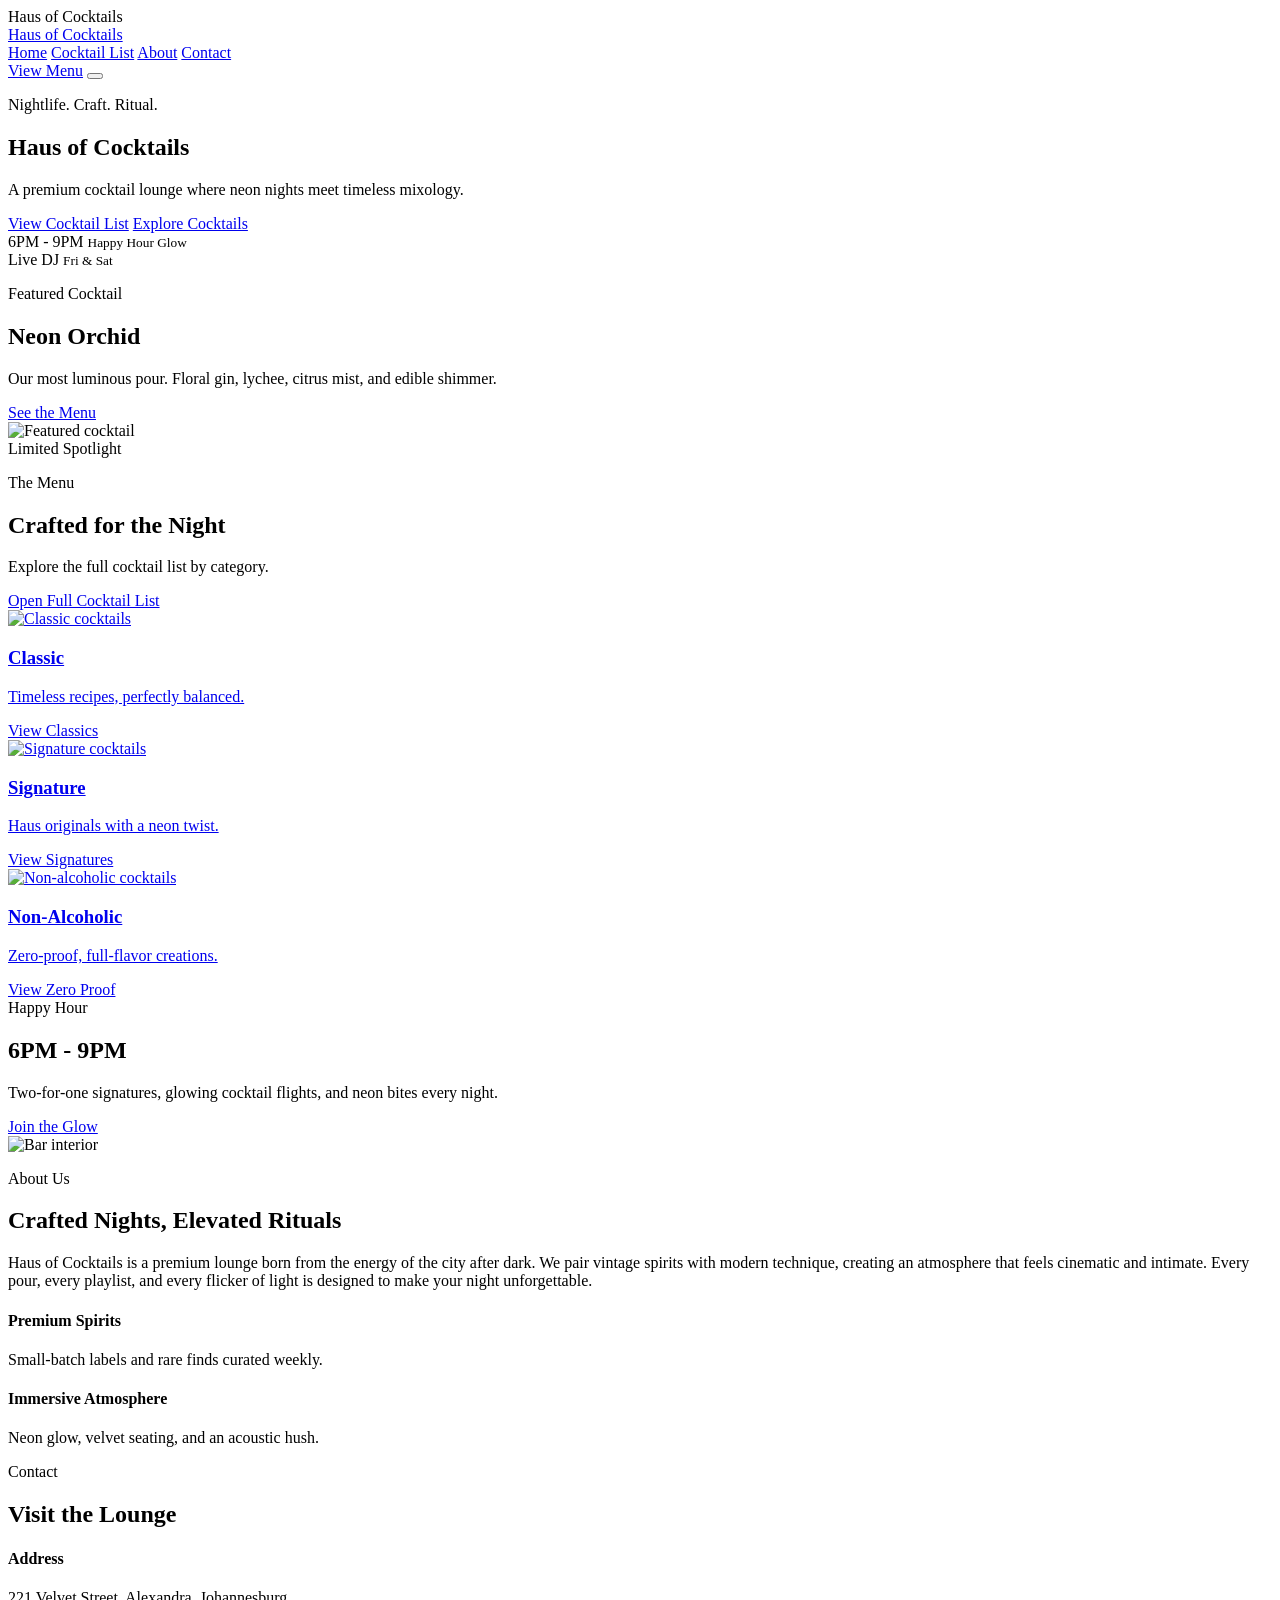
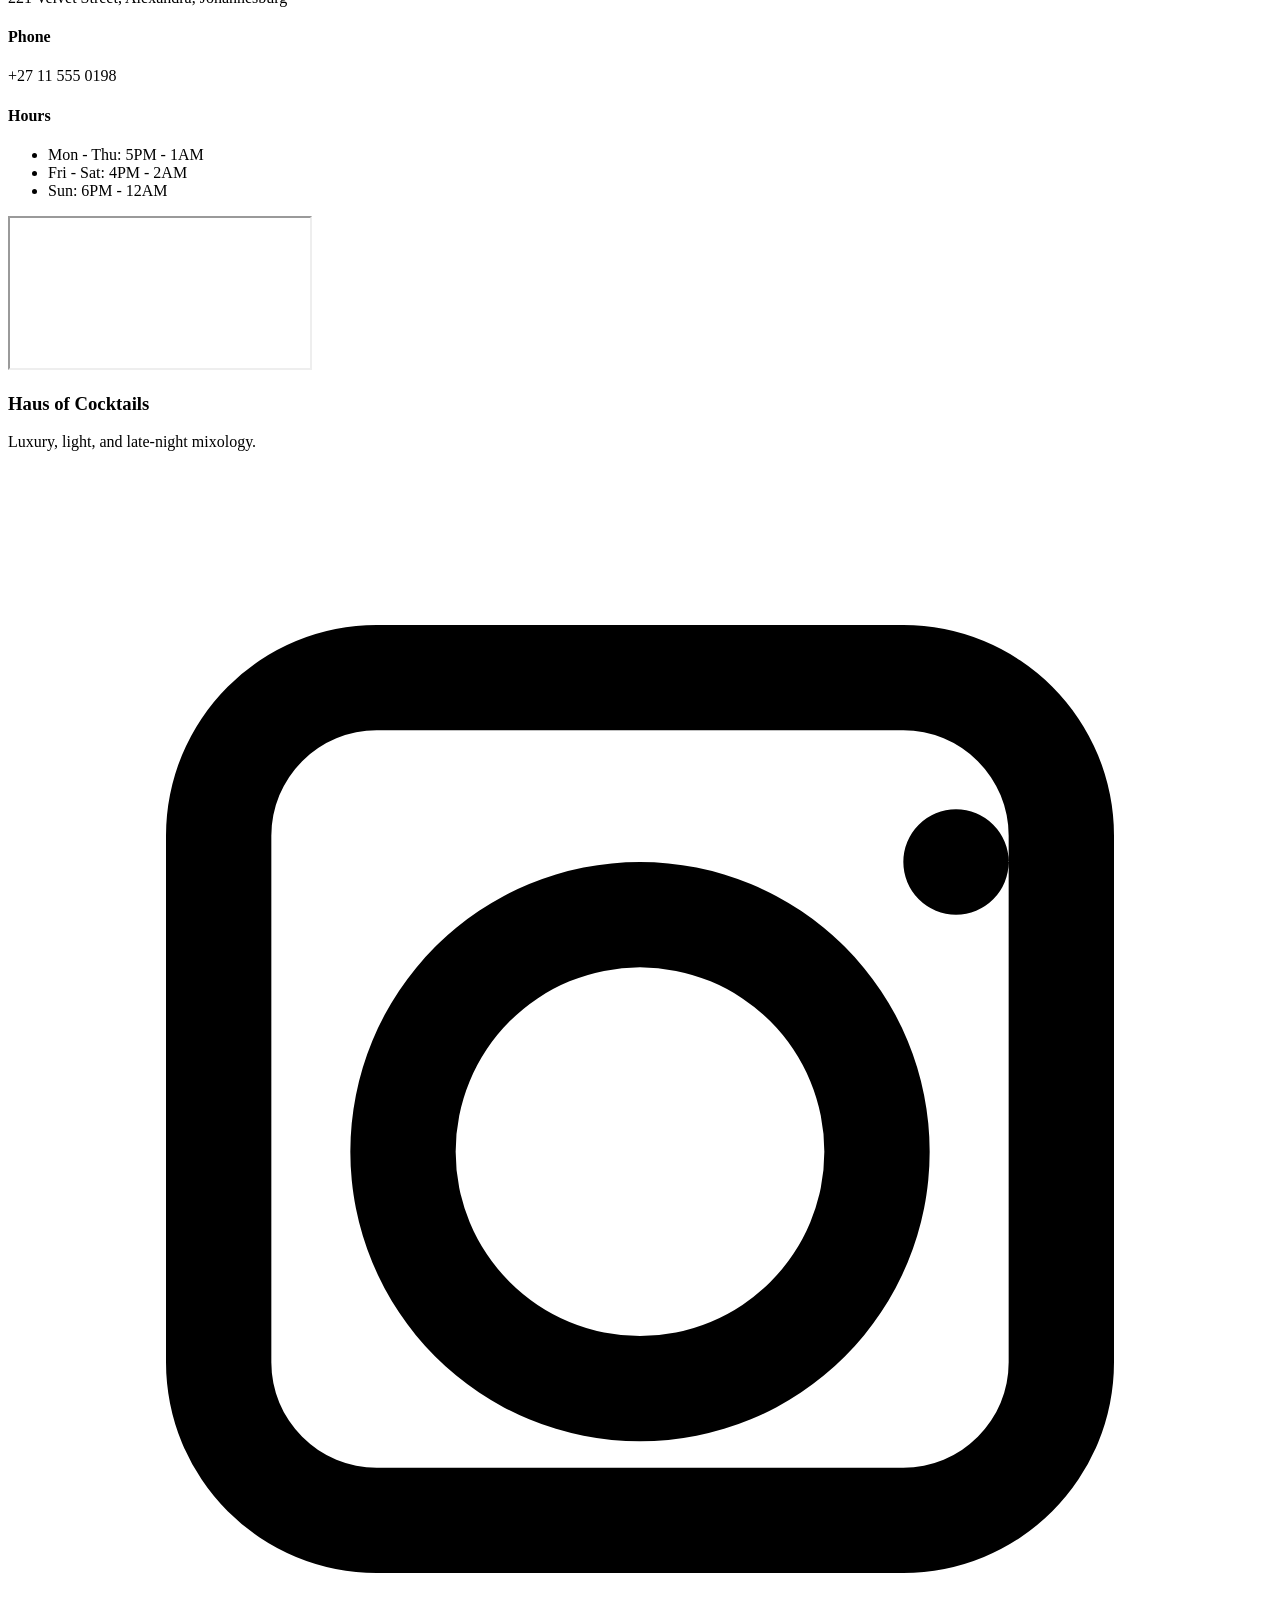
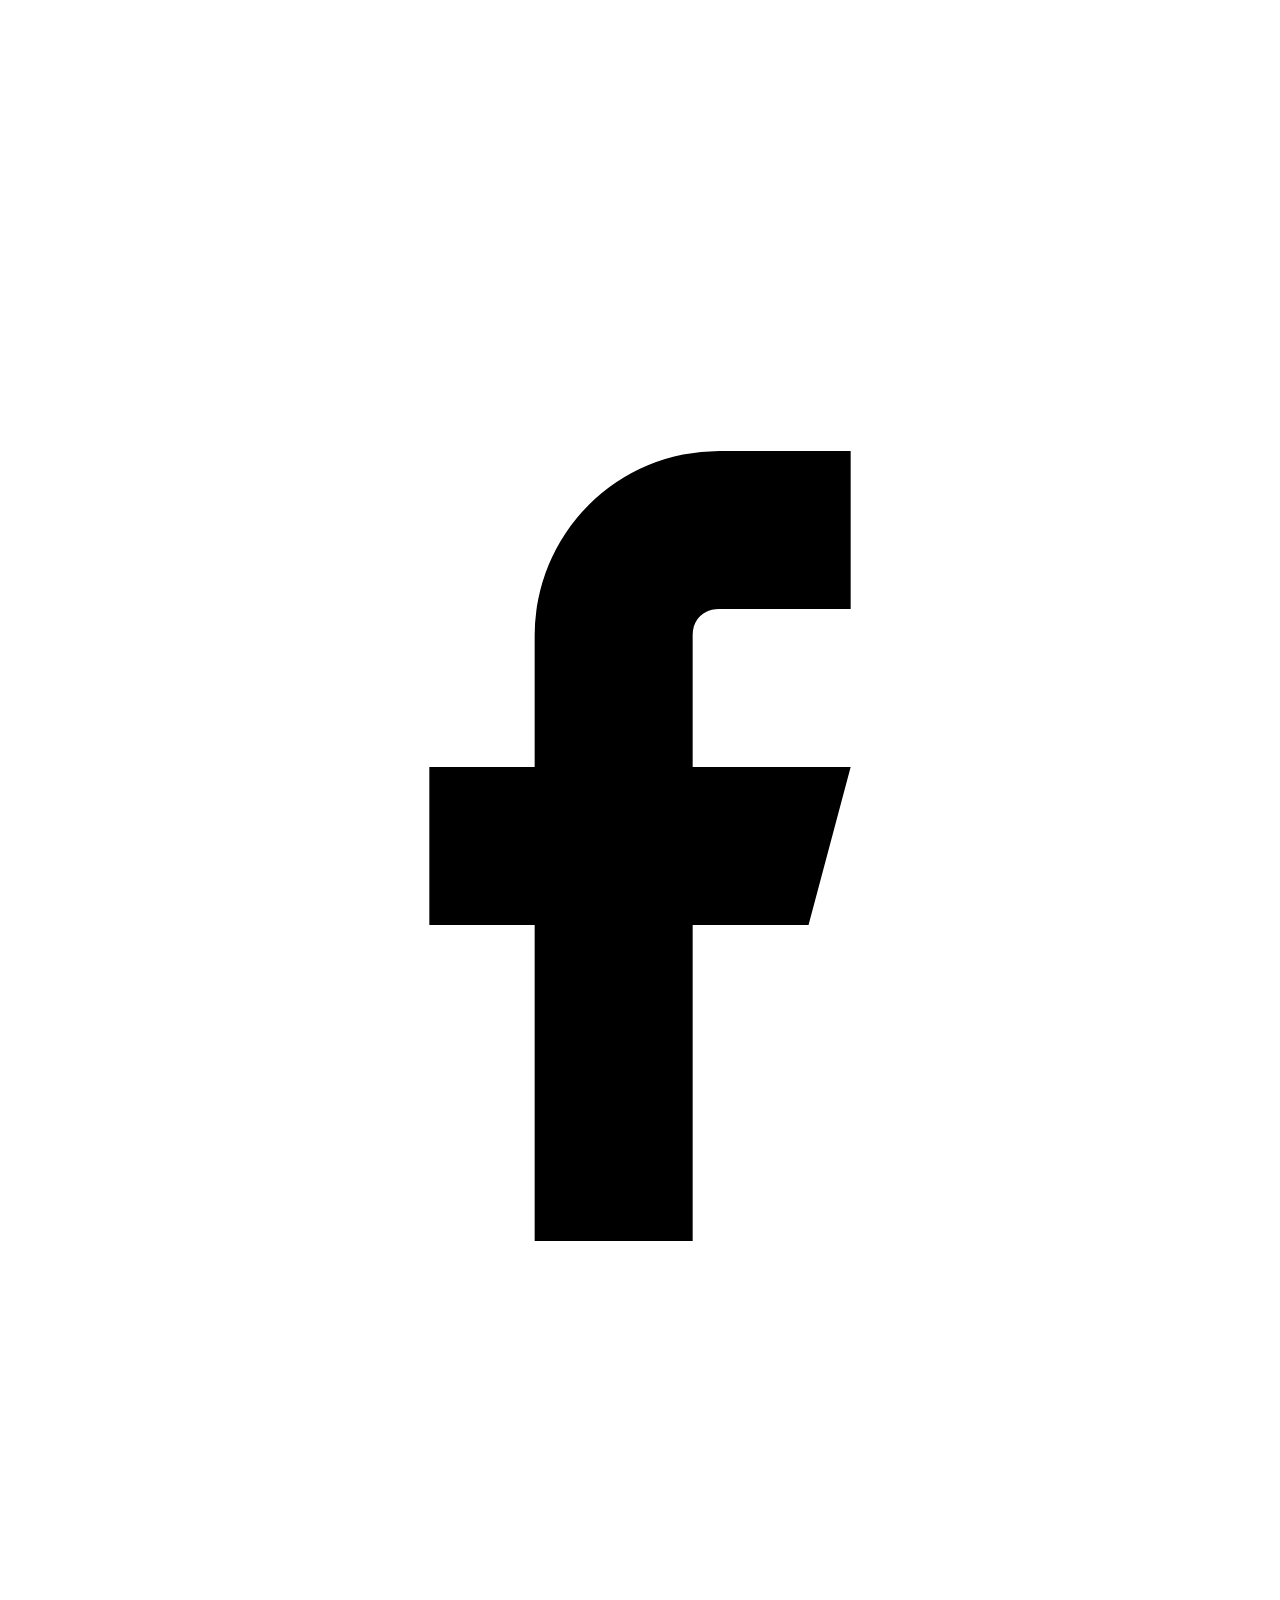
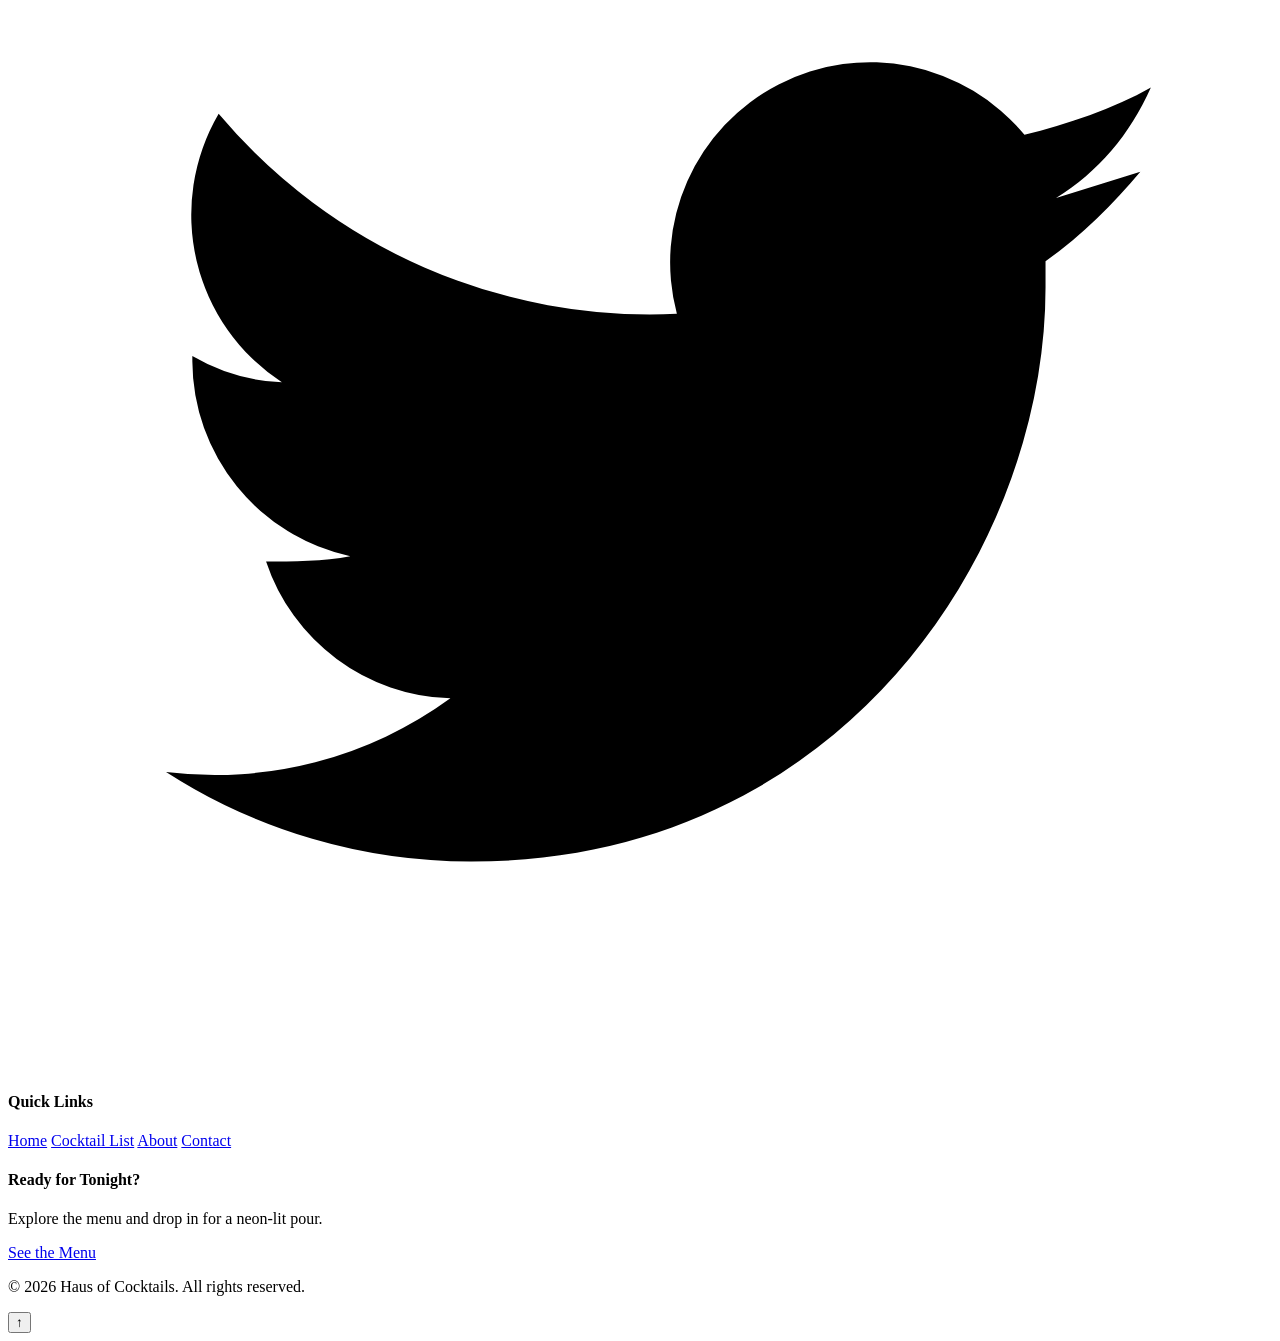
==== index.html @ 45f26c11 "First Commit" ====
﻿<!doctype html>
<html lang="en">
<head>
  <meta charset="utf-8" />
  <meta name="viewport" content="width=device-width, initial-scale=1" />
  <title>Haus of Cocktails</title>
  <link rel="preconnect" href="https://fonts.googleapis.com" />
  <link rel="preconnect" href="https://fonts.gstatic.com" crossorigin />
  <link href="https://fonts.googleapis.com/css2?family=Cinzel:wght@400;600;700&family=Manrope:wght@300;400;500;600;700&display=swap" rel="stylesheet" />
  <link rel="stylesheet" href="index.css" />
</head>
<body>
  <div id="page-loader" aria-hidden="true">
    <div class="loader-inner">
      <div class="loader-logo">Haus of Cocktails</div>
      <div class="loader-bar"><span></span></div>
    </div>
  </div>

  <header class="site-header">
    <div class="nav-wrap">
      <a class="logo" href="#home">Haus of Cocktails</a>
      <nav class="nav" id="primary-nav">
        <a href="#home">Home</a>
        <a href="products/cocktails.html">Cocktail List</a>
        <a href="#about">About</a>
        <a href="#contact">Contact</a>
      </nav>
      <div class="nav-actions">
        <a class="btn btn-ghost" href="products/cocktails.html">View Menu</a>
        <button class="nav-toggle" id="nav-toggle" aria-label="Toggle menu" aria-expanded="false">
          <span></span>
          <span></span>
          <span></span>
        </button>
      </div>
    </div>
  </header>

  <main>
    <section class="hero" id="home">
      <div class="hero-glow"></div>
      <div class="hero-content">
        <p class="eyebrow">Nightlife. Craft. Ritual.</p>
        <h1>Haus of Cocktails</h1>
        <p class="subtitle">A premium cocktail lounge where neon nights meet timeless mixology.</p>
        <div class="hero-actions">
          <a class="btn btn-primary" href="#menu">View Cocktail List</a>
          <a class="btn btn-outline" href="#featured">Explore Cocktails</a>
        </div>
        <div class="hero-stats">
          <div>
            <span>6PM - 9PM</span>
            <small>Happy Hour Glow</small>
          </div>
          <div>
            <span>Live DJ</span>
            <small>Fri & Sat</small>
          </div>
        </div>
      </div>
    </section>

    <section class="featured" id="featured">
      <div class="section-head reveal">
        <p class="eyebrow">Featured Cocktail</p>
        <h2>Neon Orchid</h2>
        <p>Our most luminous pour. Floral gin, lychee, citrus mist, and edible shimmer.</p>
        <a class="btn btn-primary" href="#menu">See the Menu</a>
      </div>
      <div class="featured-visual reveal">
        <img src="https://images.unsplash.com/photo-1485265449635-ca623a55e95c?q=80&w=1200&auto=format&fit=crop" alt="Featured cocktail" />
        <div class="featured-badge">Limited Spotlight</div>
      </div>
    </section>

    <section class="menu" id="menu">
      <div class="section-title reveal">
        <p class="eyebrow">The Menu</p>
        <h2>Crafted for the Night</h2>
        <p>Explore the full cocktail list by category.</p>
      </div>
      <div class="menu-cta reveal">
        <a class="btn btn-primary" href="products/cocktails.html">Open Full Cocktail List</a>
      </div>
      <div class="menu-grid">
        <a class="menu-card menu-category reveal" href="products/cocktails.html#classic">
          <img src="https://images.unsplash.com/photo-1453825012366-3738046cb6c7?q=80&w=1000&auto=format&fit=crop" alt="Classic cocktails" />
          <div class="menu-info">
            <h3>Classic</h3>
            <p>Timeless recipes, perfectly balanced.</p>
            <span>View Classics</span>
          </div>
        </a>
        <a class="menu-card menu-category reveal" href="products/cocktails.html#signature">
          <img src="https://images.unsplash.com/photo-1527761939622-9119094630cf?q=80&w=1000&auto=format&fit=crop" alt="Signature cocktails" />
          <div class="menu-info">
            <h3>Signature</h3>
            <p>Haus originals with a neon twist.</p>
            <span>View Signatures</span>
          </div>
        </a>
        <a class="menu-card menu-category reveal" href="products/cocktails.html#zero">
          <img src="https://images.unsplash.com/photo-1504674900247-0877df9cc836?q=80&w=1000&auto=format&fit=crop" alt="Non-alcoholic cocktails" />
          <div class="menu-info">
            <h3>Non-Alcoholic</h3>
            <p>Zero-proof, full-flavor creations.</p>
            <span>View Zero Proof</span>
          </div>
        </a>
      </div>
    </section>

    <section class="happy-hour reveal" id="happy-hour">
      <div class="happy-content">
        <div class="happy-badge">Happy Hour</div>
        <h2>6PM - 9PM</h2>
        <p>Two-for-one signatures, glowing cocktail flights, and neon bites every night.</p>
        <a class="btn btn-outline" href="cocktails.html">Join the Glow</a>
      </div>
    </section>

    <section class="about" id="about">
      <div class="about-image reveal">
        <img src="https://images.unsplash.com/photo-1514361892635-6e7eaac202c7?q=80&w=1200&auto=format&fit=crop" alt="Bar interior" />
      </div>
      <div class="about-text reveal">
        <p class="eyebrow">About Us</p>
        <h2>Crafted Nights, Elevated Rituals</h2>
        <p>Haus of Cocktails is a premium lounge born from the energy of the city after dark. We pair vintage spirits with modern technique, creating an atmosphere that feels cinematic and intimate. Every pour, every playlist, and every flicker of light is designed to make your night unforgettable.</p>
        <div class="about-highlights">
          <div>
            <h4>Premium Spirits</h4>
            <p>Small-batch labels and rare finds curated weekly.</p>
          </div>
          <div>
            <h4>Immersive Atmosphere</h4>
            <p>Neon glow, velvet seating, and an acoustic hush.</p>
          </div>
        </div>
      </div>
    </section>

    <section class="contact" id="contact">
      <div class="section-title reveal">
        <p class="eyebrow">Contact</p>
        <h2>Visit the Lounge</h2>
      </div>
      <div class="contact-grid">
        <div class="contact-details reveal">
          <div class="detail-block">
            <h4>Address</h4>
            <p>221 Velvet Street, Alexandra, Johannesburg</p>
          </div>
          <div class="detail-block">
            <h4>Phone</h4>
            <p>+27 11 555 0198</p>
          </div>
          <div class="detail-block">
            <h4>Hours</h4>
            <ul>
              <li>Mon - Thu: 5PM - 1AM</li>
              <li>Fri - Sat: 4PM - 2AM</li>
              <li>Sun: 6PM - 12AM</li>
            </ul>
          </div>
        </div>
        <div class="map reveal">
          <iframe
            title="Haus of Cocktails map"
            src="https://www.openstreetmap.org/export/embed.html?bbox=28.0359%2C-26.2041%2C28.0559%2C-26.1941&layer=mapnik"
            loading="lazy"
          ></iframe>
        </div>
      </div>
    </section>
  </main>

  <footer class="site-footer">
    <div class="footer-grid">
      <div class="footer-brand">
        <h3>Haus of Cocktails</h3>
        <p>Luxury, light, and late-night mixology.</p>
        <div class="socials">
          <a href="https://www.instagram.com/haus_of.cocktails?igsh=azdzb2QxeGpxaTdk" target="_blank" rel="noopener" aria-label="Instagram">
            <svg viewBox="0 0 24 24" aria-hidden="true"><path d="M7 3h10a4 4 0 0 1 4 4v10a4 4 0 0 1-4 4H7a4 4 0 0 1-4-4V7a4 4 0 0 1 4-4zm0 2a2 2 0 0 0-2 2v10a2 2 0 0 0 2 2h10a2 2 0 0 0 2-2V7a2 2 0 0 0-2-2H7zm5 2.5a5.5 5.5 0 1 1 0 11 5.5 5.5 0 0 1 0-11zm0 2a3.5 3.5 0 1 0 0 7 3.5 3.5 0 0 0 0-7zm6-3a1 1 0 1 1 0 2 1 1 0 0 1 0-2z"/></svg>
          </a>
          <a href="#" aria-label="Facebook">
            <svg viewBox="0 0 24 24" aria-hidden="true"><path d="M13.5 9H16V6h-2.5A3.5 3.5 0 0 0 10 9.5V12H8v3h2v6h3v-6h2.2l.8-3H13v-2.5c0-.3.2-.5.5-.5z"/></svg>
          </a>
          <a href="#" aria-label="Twitter">
            <svg viewBox="0 0 24 24" aria-hidden="true"><path d="M19.9 7.5c.8-.5 1.4-1.2 1.8-2.1-.7.4-1.6.7-2.4.9a3.8 3.8 0 0 0-6.6 3.4A10.7 10.7 0 0 1 4 5.9a3.8 3.8 0 0 0 1.2 5.1 3.7 3.7 0 0 1-1.7-.5v.1a3.8 3.8 0 0 0 3 3.7c-.5.1-1.1.1-1.6.1a3.8 3.8 0 0 0 3.5 2.6A7.6 7.6 0 0 1 3 18.4a10.7 10.7 0 0 0 5.8 1.7c7 0 10.9-5.9 10.9-10.9v-.5c.7-.5 1.3-1.1 1.8-1.7z"/></svg>
          </a>
        </div>
      </div>
      <div class="footer-links">
        <h4>Quick Links</h4>
        <a href="#home">Home</a>
        <a href="products/cocktails.html">Cocktail List</a>
        <a href="#about">About</a>
        <a href="#contact">Contact</a>
      </div>
      <div class="footer-cta">
        <h4>Ready for Tonight?</h4>
        <p>Explore the menu and drop in for a neon-lit pour.</p>
        <a class="btn btn-primary" href="products/cocktails.html">See the Menu</a>
      </div>
    </div>
    <div class="footer-bottom">
      <p>© 2026 Haus of Cocktails. All rights reserved.</p>
    </div>
  </footer>

  <button class="back-to-top" id="back-to-top" aria-label="Back to top">↑</button>

  <script src="assets/main.js"></script>
</body>
</html>
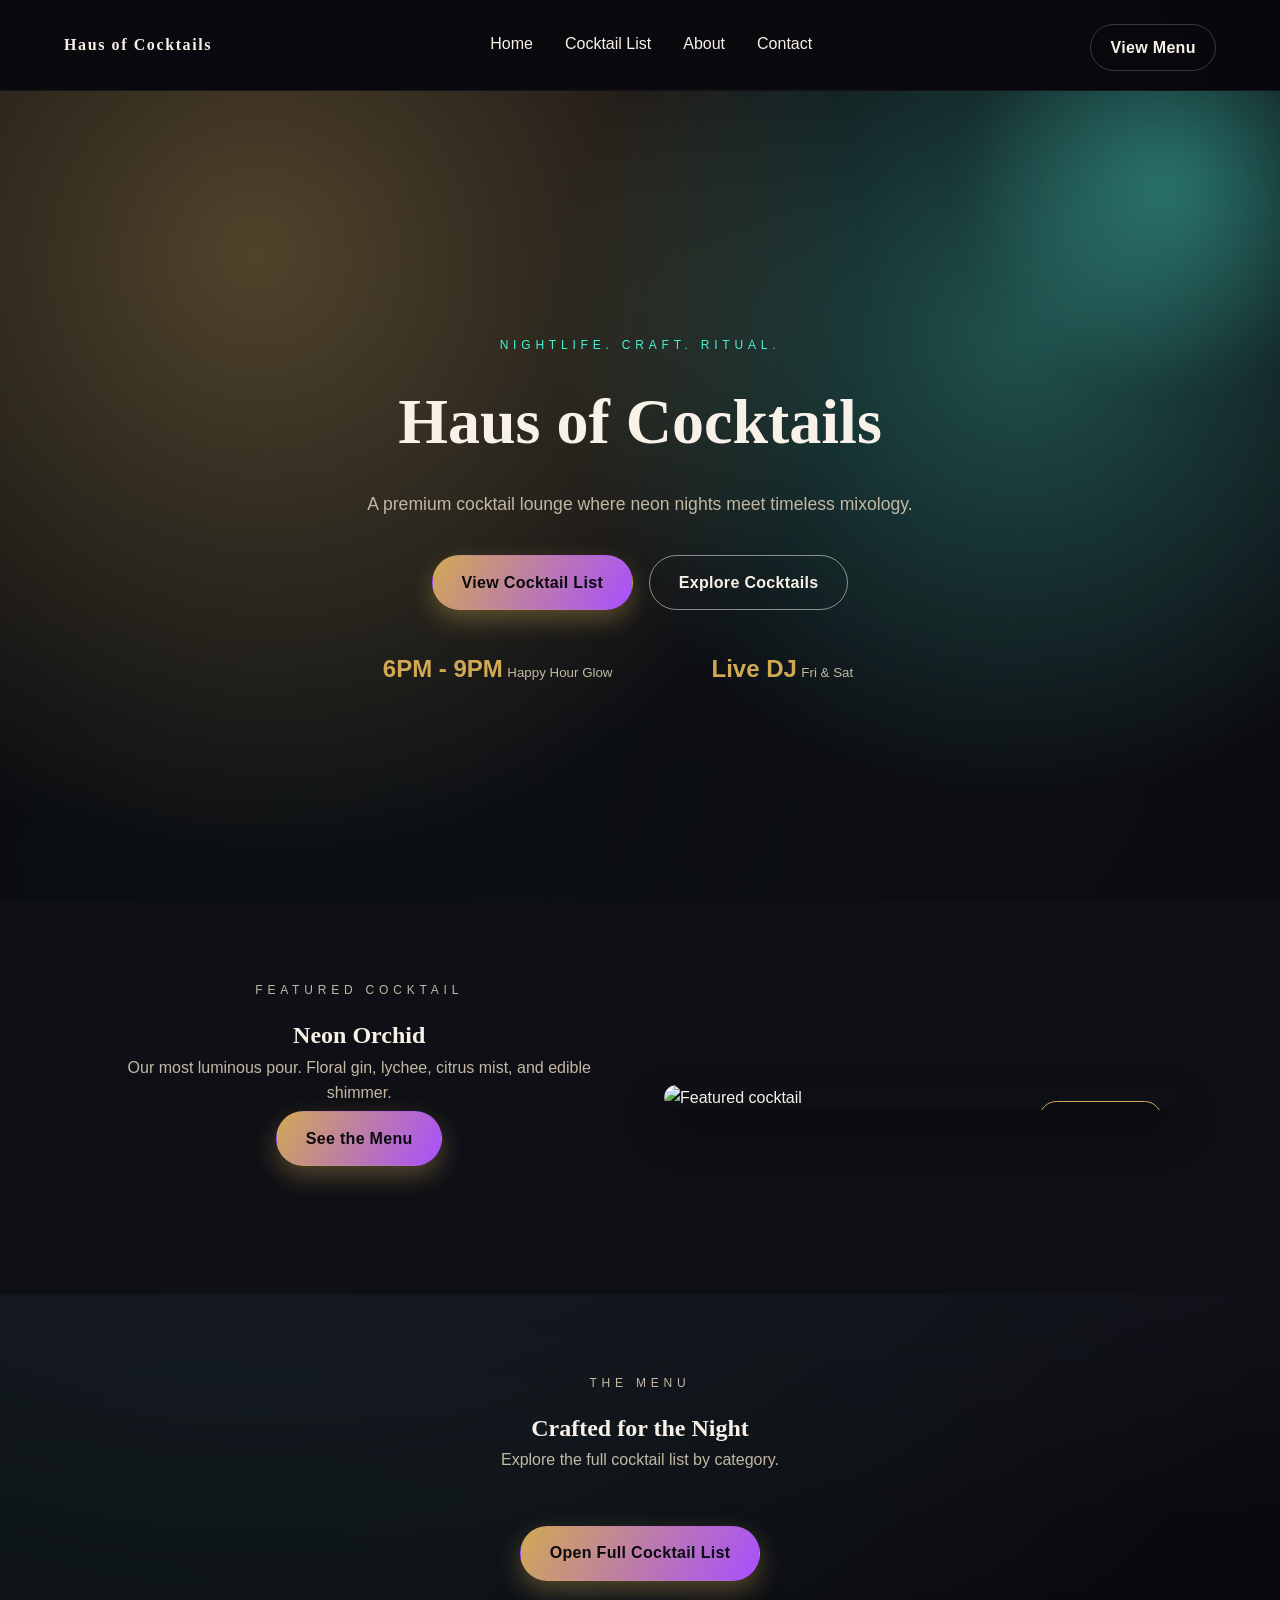
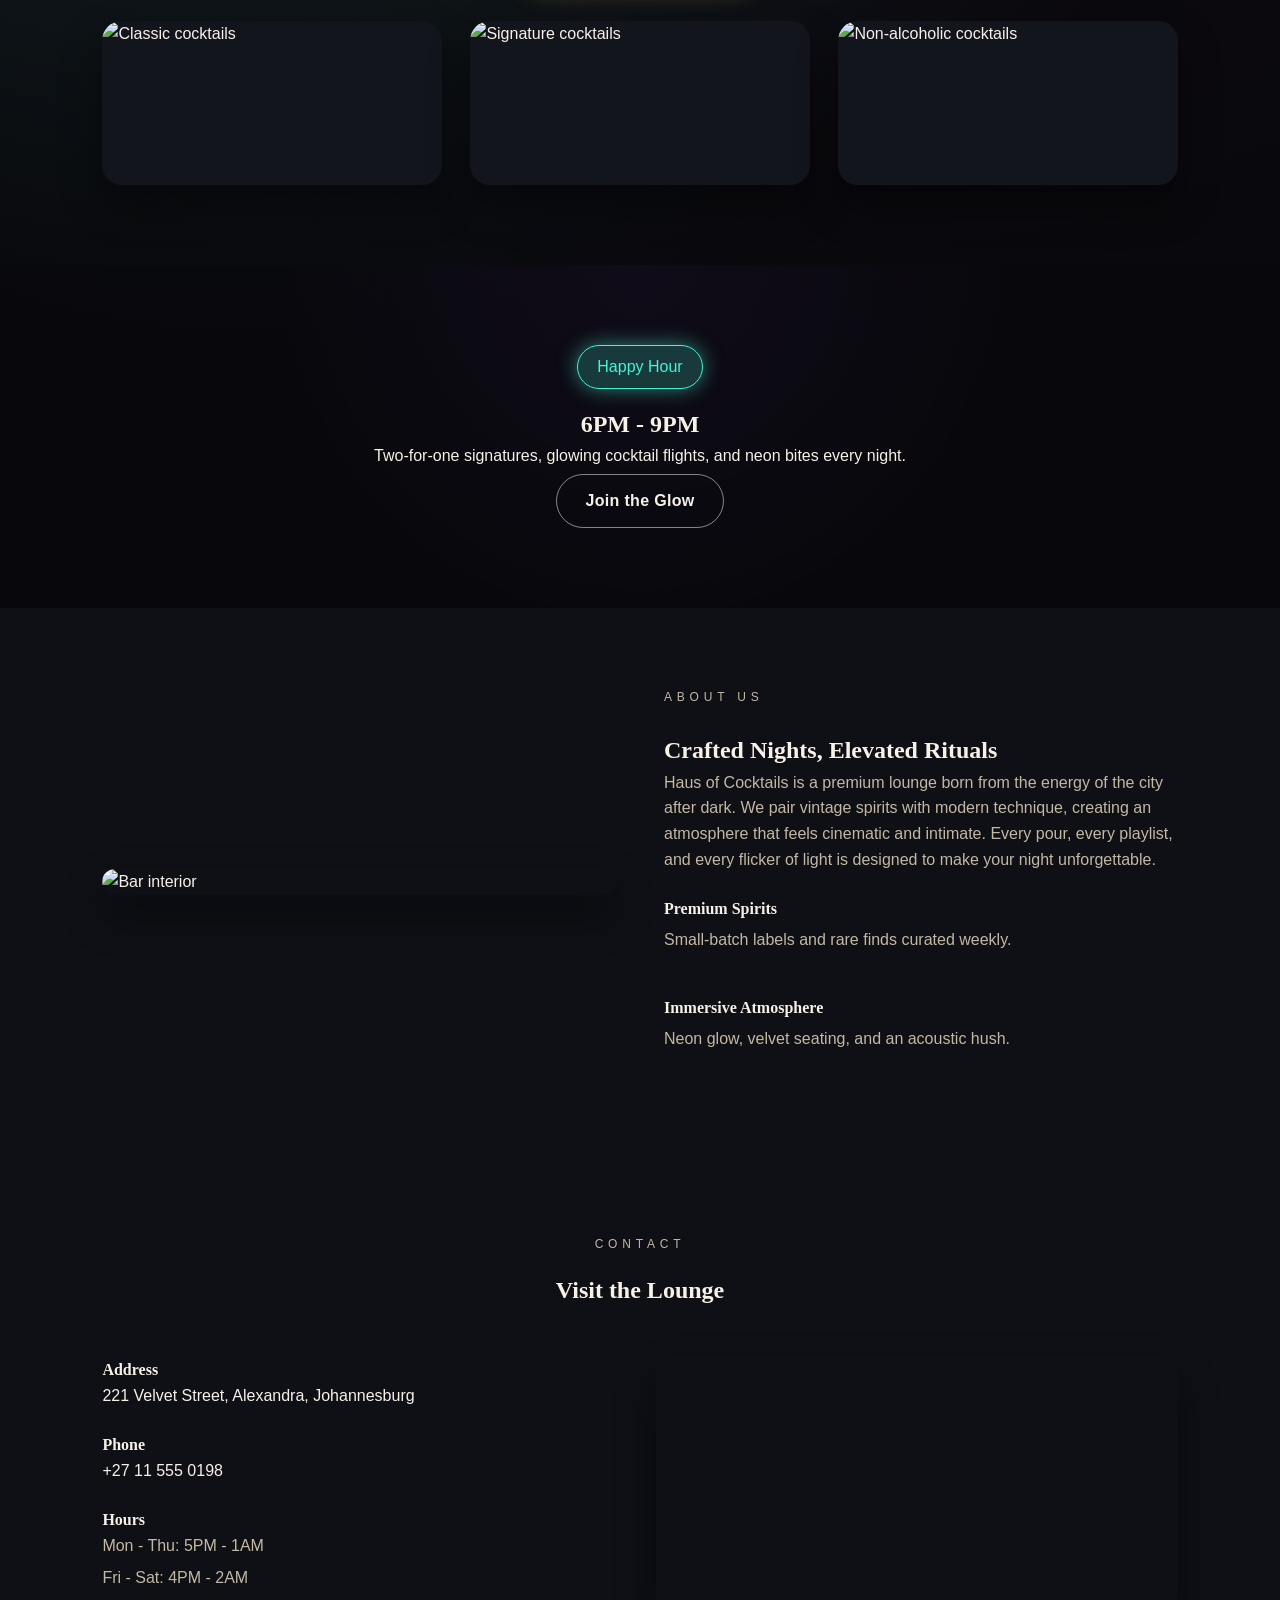
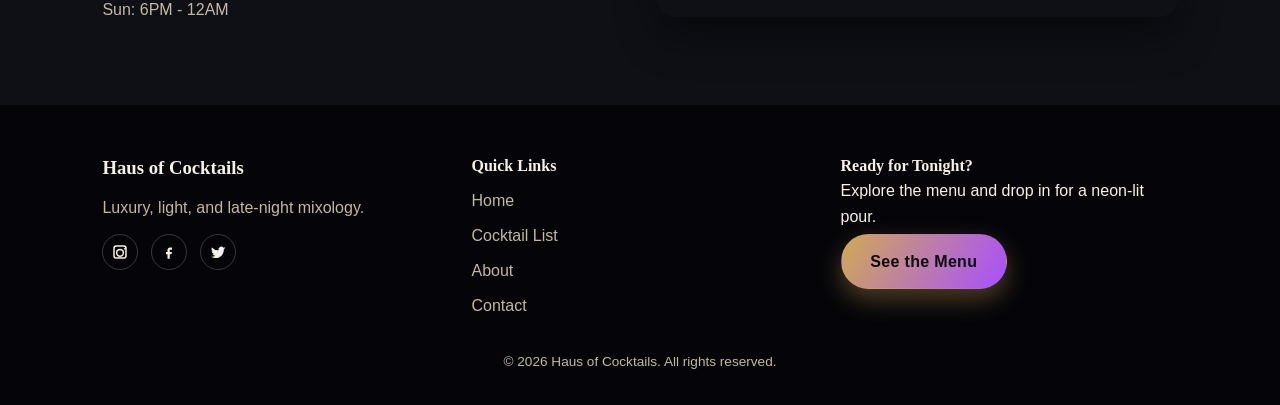
==== commit 721ff81d: "fixed file path" ====
--- a/index.html
+++ b/index.html
@@ -7,7 +7,7 @@
   <link rel="preconnect" href="https://fonts.googleapis.com" />
   <link rel="preconnect" href="https://fonts.gstatic.com" crossorigin />
   <link href="https://fonts.googleapis.com/css2?family=Cinzel:wght@400;600;700&family=Manrope:wght@300;400;500;600;700&display=swap" rel="stylesheet" />
-  <link rel="stylesheet" href="index.css" />
+  <link rel="stylesheet" href="assets/index.css" />
 </head>
 <body>
   <div id="page-loader" aria-hidden="true">
--- a/assets/index.css
+++ b/assets/index.css
@@ -0,0 +1,828 @@
+﻿:root {
+  --bg: #08080c;
+  --bg-alt: #0f1016;
+  --card: #13151d;
+  --text: #f7f1e7;
+  --muted: #c2b8a3;
+  --gold: #d1a954;
+  --neon: #45f3d6;
+  --accent: #a84fff;
+  --shadow: 0 20px 40px rgba(0, 0, 0, 0.45);
+  --radius: 20px;
+}
+
+* {
+  box-sizing: border-box;
+  margin: 0;
+  padding: 0;
+}
+
+html {
+  scroll-behavior: smooth;
+}
+
+body {
+  font-family: "Manrope", sans-serif;
+  background: radial-gradient(circle at top, rgba(45, 20, 40, 0.45), transparent 55%),
+    radial-gradient(circle at 20% 20%, rgba(69, 243, 214, 0.18), transparent 40%),
+    var(--bg);
+  color: var(--text);
+  min-height: 100vh;
+  line-height: 1.6;
+  overflow-x: hidden;
+}
+
+img {
+  width: 100%;
+  height: 100%;
+  object-fit: cover;
+  display: block;
+}
+
+a {
+  color: inherit;
+  text-decoration: none;
+}
+
+button {
+  font-family: inherit;
+}
+
+#page-loader {
+  position: fixed;
+  inset: 0;
+  background: var(--bg);
+  display: grid;
+  place-items: center;
+  z-index: 2000;
+  transition: opacity 0.6s ease, visibility 0.6s ease;
+}
+
+#page-loader.hide {
+  opacity: 0;
+  visibility: hidden;
+}
+
+.loader-inner {
+  text-align: center;
+}
+
+.loader-logo {
+  font-family: "Cinzel", serif;
+  font-size: 1.6rem;
+  letter-spacing: 0.2rem;
+  text-transform: uppercase;
+  margin-bottom: 1.5rem;
+}
+
+.loader-bar {
+  width: 220px;
+  height: 4px;
+  background: rgba(255, 255, 255, 0.1);
+  border-radius: 999px;
+  overflow: hidden;
+}
+
+.loader-bar span {
+  display: block;
+  height: 100%;
+  width: 40%;
+  background: linear-gradient(90deg, var(--gold), var(--neon));
+  animation: load 1.2s infinite ease-in-out;
+}
+
+@keyframes load {
+  0% {
+    transform: translateX(-120%);
+  }
+  100% {
+    transform: translateX(240%);
+  }
+}
+
+.site-header {
+  position: sticky;
+  top: 0;
+  z-index: 1000;
+  background: rgba(8, 8, 12, 0.85);
+  -webkit-backdrop-filter: blur(12px);
+  backdrop-filter: blur(12px);
+  border-bottom: 1px solid rgba(255, 255, 255, 0.05);
+}
+
+.nav-wrap {
+  max-width: 1200px;
+  margin: 0 auto;
+  padding: 1.2rem 1.5rem;
+  display: flex;
+  align-items: center;
+  justify-content: space-between;
+  gap: 1rem;
+}
+
+.logo {
+  font-family: "Cinzel", serif;
+  font-weight: 700;
+  letter-spacing: 0.1rem;
+}
+
+.nav {
+  display: flex;
+  gap: 2rem;
+  font-weight: 500;
+}
+
+.nav a {
+  position: relative;
+  padding-bottom: 0.2rem;
+}
+
+.nav a::after {
+  content: "";
+  position: absolute;
+  left: 0;
+  bottom: 0;
+  width: 0;
+  height: 2px;
+  background: var(--gold);
+  transition: width 0.3s ease;
+}
+
+.nav a:hover::after {
+  width: 100%;
+}
+
+.nav-actions {
+  display: flex;
+  align-items: center;
+  gap: 1rem;
+}
+
+.nav-toggle {
+  display: none;
+  flex-direction: column;
+  gap: 5px;
+  background: none;
+  border: 1px solid rgba(255, 255, 255, 0.2);
+  padding: 0.5rem;
+  border-radius: 10px;
+  cursor: pointer;
+}
+
+.nav-toggle span {
+  width: 22px;
+  height: 2px;
+  background: var(--text);
+  transition: transform 0.3s ease;
+}
+
+.btn {
+  display: inline-flex;
+  align-items: center;
+  justify-content: center;
+  gap: 0.5rem;
+  padding: 0.85rem 1.8rem;
+  border-radius: 999px;
+  font-weight: 600;
+  letter-spacing: 0.02rem;
+  margin-top: 5px;
+  transition: transform 0.3s ease, box-shadow 0.3s ease, background 0.3s ease, color 0.3s ease;
+  border: 1px solid transparent;
+}
+
+.btn-primary {
+  background: linear-gradient(120deg, var(--gold), var(--accent));
+  color: #0a0a0f;
+  box-shadow: 0 10px 25px rgba(209, 169, 84, 0.35);
+}
+
+.btn-primary:hover {
+  transform: translateY(-2px);
+  box-shadow: 0 14px 35px rgba(168, 79, 255, 0.45);
+}
+
+.btn-outline {
+  border-color: rgba(255, 255, 255, 0.5);
+  color: var(--text);
+}
+
+.btn-outline:hover {
+  border-color: var(--neon);
+  color: var(--neon);
+  transform: translateY(-2px);
+}
+
+.btn-ghost {
+  border-color: rgba(255, 255, 255, 0.2);
+  color: var(--text);
+  padding: 0.6rem 1.2rem;
+}
+
+.hero {
+  min-height: 90vh;
+  display: grid;
+  grid-template-columns: repeat(auto-fit, minmax(280px, 1fr));
+  align-items: center;
+  justify-items: center;
+  gap: 3rem;
+  padding: 6rem 8vw 4rem;
+  position: relative;
+  overflow: hidden;
+  background: linear-gradient(120deg, rgba(8, 8, 12, 0.9), rgba(8, 8, 12, 0.6)),
+    url("https://images.unsplash.com/photo-1488263590619-b65ea9d8dc6c?q=80&w=2000&auto=format&fit=crop") center/cover no-repeat;
+}
+
+.hero::after {
+  content: "";
+  position: absolute;
+  inset: 0;
+  background: radial-gradient(circle at 20% 20%, rgba(209, 169, 84, 0.35), transparent 50%),
+    radial-gradient(circle at 80% 30%, rgba(69, 243, 214, 0.3), transparent 40%);
+  mix-blend-mode: screen;
+  pointer-events: none;
+}
+
+.hero-glow {
+  position: absolute;
+  width: 420px;
+  height: 420px;
+  background: radial-gradient(circle, rgba(69, 243, 214, 0.35), transparent 70%);
+  top: -120px;
+  right: -100px;
+  filter: blur(20px);
+  z-index: 0;
+}
+
+.hero-content {
+  position: relative;
+  z-index: 1;
+  max-width: 560px;
+  text-align: center;
+}
+
+.eyebrow {
+  text-transform: uppercase;
+  letter-spacing: 0.3rem;
+  font-size: 0.75rem;
+  color: var(--neon);
+  margin-bottom: 1rem;
+}
+
+h1,
+h2,
+h3,
+h4 {
+  font-family: "Cinzel", serif;
+  font-weight: 600;
+}
+
+.hero h1 {
+  font-size: clamp(2.8rem, 5vw, 4.5rem);
+  margin-bottom: 1rem;
+}
+
+.subtitle {
+  color: var(--muted);
+  font-size: 1.1rem;
+  margin-bottom: 2rem;
+}
+
+.hero-actions {
+  display: flex;
+  flex-wrap: wrap;
+  gap: 1rem;
+  margin-bottom: 2.5rem;
+  justify-content: center;
+}
+
+.hero-stats {
+  display: grid;
+  grid-template-columns: repeat(auto-fit, minmax(160px, 1fr));
+  gap: 1.5rem;
+  justify-items: center;
+}
+
+.hero-stats span {
+  font-size: 1.5rem;
+  font-weight: 700;
+  color: var(--gold);
+}
+
+.hero-stats small {
+  color: var(--muted);
+}
+
+.hero-card {
+  position: relative;
+  z-index: 1;
+  background: rgba(19, 21, 29, 0.9);
+  border-radius: var(--radius);
+  overflow: hidden;
+  box-shadow: var(--shadow);
+  margin: 0 auto;
+}
+
+.hero-card-content {
+  padding: 1.5rem;
+}
+
+.hero-card .label {
+  color: var(--neon);
+  text-transform: uppercase;
+  letter-spacing: 0.2rem;
+  font-size: 0.75rem;
+  margin-bottom: 0.5rem;
+}
+
+section {
+  padding: 5rem 8vw;
+}
+
+.section-title,
+.section-head {
+  text-align: center;
+  max-width: 700px;
+  margin: 0 auto 3rem;
+}
+
+.section-title p,
+.section-head p {
+  color: var(--muted);
+}
+
+.featured {
+  display: grid;
+  grid-template-columns: repeat(auto-fit, minmax(280px, 1fr));
+  gap: 3rem;
+  align-items: center;
+  background: var(--bg-alt);
+}
+
+.featured-visual {
+  position: relative;
+  border-radius: var(--radius);
+  overflow: hidden;
+  box-shadow: var(--shadow);
+}
+
+.featured-badge {
+  position: absolute;
+  top: 1rem;
+  right: 1rem;
+  background: rgba(10, 10, 15, 0.8);
+  border: 1px solid var(--gold);
+  padding: 0.4rem 0.8rem;
+  border-radius: 999px;
+  font-size: 0.8rem;
+  color: var(--gold);
+}
+
+.menu {
+  background: linear-gradient(180deg, rgba(19, 21, 29, 0.6), transparent 40%);
+}
+
+.menu-filters {
+  display: flex;
+  flex-wrap: wrap;
+  gap: 1rem;
+  justify-content: center;
+  margin-bottom: 2rem;
+}
+
+.filter-btn {
+  background: rgba(255, 255, 255, 0.05);
+  border: 1px solid rgba(255, 255, 255, 0.1);
+  color: var(--text);
+  padding: 0.6rem 1.4rem;
+  border-radius: 999px;
+  cursor: pointer;
+  transition: all 0.3s ease;
+}
+
+.filter-btn.active,
+.filter-btn:hover {
+  background: var(--gold);
+  color: #0a0a0f;
+  box-shadow: 0 10px 25px rgba(209, 169, 84, 0.4);
+}
+
+.menu-grid {
+  display: grid;
+  grid-template-columns: repeat(auto-fit, minmax(220px, 1fr));
+  gap: 1.8rem;
+}
+
+.menu-card {
+  background: var(--card);
+  border-radius: var(--radius);
+  overflow: hidden;
+  box-shadow: var(--shadow);
+  transition: transform 0.3s ease, box-shadow 0.3s ease;
+}
+
+.menu-category {
+  display: block;
+}
+
+.menu-category span {
+  color: var(--neon);
+  font-weight: 600;
+}
+
+.menu-card:hover {
+  transform: translateY(-6px) scale(1.01);
+  box-shadow: 0 25px 45px rgba(0, 0, 0, 0.55);
+}
+
+.menu-info {
+  padding: 1.2rem;
+  display: grid;
+  gap: 0.6rem;
+}
+
+.menu-info span {
+  color: var(--gold);
+  font-weight: 700;
+}
+
+.menu-card.hide {
+  display: none;
+}
+
+.menu-cta {
+  margin-top: 2.5rem;
+  text-align: center;
+  margin-bottom: 40px;
+}
+
+.happy-hour {
+  background: radial-gradient(circle at top, rgba(168, 79, 255, 0.2), transparent 50%),
+    url("https://images.unsplash.com/photo-1485265449635-ca623a55e95c?q=80&w=2000&auto=format&fit=crop") center/cover no-repeat;
+  position: relative;
+  color: var(--text);
+  text-align: center;
+}
+
+.happy-hour::before {
+  content: "";
+  position: absolute;
+  inset: 0;
+  background: rgba(8, 8, 12, 0.75);
+}
+
+.happy-content {
+  position: relative;
+  z-index: 1;
+  max-width: 600px;
+  margin: 0 auto;
+}
+
+.happy-badge {
+  display: inline-block;
+  margin-bottom: 1rem;
+  padding: 0.5rem 1.2rem;
+  border-radius: 999px;
+  background: rgba(69, 243, 214, 0.2);
+  border: 1px solid var(--neon);
+  color: var(--neon);
+  box-shadow: 0 0 20px rgba(69, 243, 214, 0.5);
+}
+
+.about {
+  display: grid;
+  grid-template-columns: repeat(auto-fit, minmax(280px, 1fr));
+  gap: 3rem;
+  align-items: center;
+  background: var(--bg-alt);
+}
+
+.about-image {
+  border-radius: var(--radius);
+  overflow: hidden;
+  box-shadow: var(--shadow);
+}
+
+.about-text p {
+  color: var(--muted);
+  margin-bottom: 1.5rem;
+}
+
+.about-highlights {
+  display: grid;
+  gap: 1.2rem;
+}
+
+.about-highlights h4 {
+  margin-bottom: 0.3rem;
+}
+
+.testimonials {
+  background: linear-gradient(180deg, rgba(8, 8, 12, 0.7), rgba(8, 8, 12, 0.9));
+}
+
+.testimonial-grid {
+  display: grid;
+  grid-template-columns: repeat(auto-fit, minmax(240px, 1fr));
+  gap: 1.5rem;
+}
+
+.testimonial-card {
+  background: var(--card);
+  border-radius: var(--radius);
+  padding: 1.6rem;
+  border: 1px solid rgba(255, 255, 255, 0.08);
+  box-shadow: var(--shadow);
+}
+
+.testimonial-card p {
+  color: var(--muted);
+  margin-bottom: 1rem;
+}
+
+.contact {
+  background: var(--bg-alt);
+}
+
+.contact-grid {
+  display: grid;
+  gap: 2rem;
+  grid-template-columns: repeat(auto-fit, minmax(260px, 1fr));
+  align-items: start;
+}
+
+.contact-details {
+  display: grid;
+  gap: 1.5rem;
+}
+
+.detail-block ul {
+  list-style: none;
+  color: var(--muted);
+  display: grid;
+  gap: 0.4rem;
+}
+
+.map iframe {
+  width: 100%;
+  min-height: 260px;
+  border: 0;
+  border-radius: var(--radius);
+  box-shadow: var(--shadow);
+}
+
+.site-footer {
+  background: #050509;
+  padding: 3rem 8vw 2rem;
+}
+
+.footer-grid {
+  display: grid;
+  gap: 2rem;
+  grid-template-columns: repeat(auto-fit, minmax(220px, 1fr));
+}
+
+.footer-brand p {
+  color: var(--muted);
+  margin: 0.8rem 0;
+}
+
+.footer-links {
+  display: grid;
+  gap: 0.6rem;
+}
+
+.footer-links a {
+  color: var(--muted);
+}
+
+.footer-links a:hover {
+  color: var(--gold);
+}
+
+.socials {
+  display: flex;
+  gap: 0.8rem;
+}
+
+.socials a {
+  width: 36px;
+  height: 36px;
+  border-radius: 50%;
+  border: 1px solid rgba(255, 255, 255, 0.2);
+  display: grid;
+  place-items: center;
+  transition: all 0.3s ease;
+}
+
+.socials a:hover {
+  border-color: var(--neon);
+  color: var(--neon);
+  transform: translateY(-2px);
+}
+
+.socials svg {
+  width: 18px;
+  height: 18px;
+  fill: currentColor;
+}
+
+.footer-bottom {
+  text-align: center;
+  margin-top: 2rem;
+  color: var(--muted);
+  font-size: 0.85rem;
+}
+
+.back-to-top {
+  position: fixed;
+  right: 1.5rem;
+  bottom: 1.5rem;
+  background: rgba(209, 169, 84, 0.9);
+  color: #0a0a0f;
+  border: none;
+  width: 44px;
+  height: 44px;
+  border-radius: 50%;
+  cursor: pointer;
+  display: grid;
+  place-items: center;
+  opacity: 0;
+  pointer-events: none;
+  transition: all 0.3s ease;
+}
+
+.back-to-top.show {
+  opacity: 1;
+  pointer-events: auto;
+  transform: translateY(-4px);
+}
+
+.reveal {
+  opacity: 0;
+  transform: translateY(30px);
+  transition: opacity 0.8s ease, transform 0.8s ease;
+}
+
+.reveal.in-view {
+  opacity: 1;
+  transform: translateY(0);
+}
+
+.cocktails-hero {
+  min-height: 60vh;
+  display: grid;
+  align-items: center;
+  padding: 6rem 8vw 4rem;
+  text-align: center;
+  background: linear-gradient(120deg, rgba(8, 8, 12, 0.9), rgba(8, 8, 12, 0.7)),
+    url("https://images.unsplash.com/photo-1486947799489-3fabdd7d32b2?q=80&w=2000&auto=format&fit=crop") center/cover no-repeat;
+}
+
+.cocktails-hero h1 {
+  font-size: clamp(2.6rem, 4vw, 4rem);
+  margin-bottom: 1rem;
+}
+
+.cocktails-hero p {
+  color: var(--muted);
+  max-width: 720px;
+  margin: 0 auto 2rem;
+}
+
+.cocktail-nav {
+  display: flex;
+  flex-wrap: wrap;
+  justify-content: center;
+  gap: 1rem;
+}
+
+.cocktail-nav a {
+  padding: 0.6rem 1.4rem;
+  border-radius: 999px;
+  border: 1px solid rgba(255, 255, 255, 0.2);
+  background: rgba(255, 255, 255, 0.05);
+  transition: all 0.3s ease;
+}
+
+.cocktail-nav a:hover {
+  border-color: var(--neon);
+  color: var(--neon);
+  transform: translateY(-2px);
+}
+
+.cocktail-section {
+  padding: 4rem 8vw;
+}
+
+.cocktail-section h2 {
+  margin-bottom: 0.5rem;
+}
+
+.cocktail-section .section-subtitle {
+  color: var(--muted);
+  margin-bottom: 2rem;
+}
+
+.cocktail-list {
+  display: grid;
+  gap: 1.2rem;
+}
+
+.cocktail-item {
+  display: grid;
+  grid-template-columns: 110px 1fr auto;
+  gap: 1.2rem;
+  align-items: center;
+  background: var(--card);
+  border-radius: 18px;
+  padding: 1rem 1.2rem;
+  box-shadow: var(--shadow);
+}
+
+.cocktail-item img {
+  width: 110px;
+  height: 90px;
+  border-radius: 14px;
+}
+
+.cocktail-info h3 {
+  margin-bottom: 0.3rem;
+}
+
+.cocktail-info p {
+  color: var(--muted);
+  font-size: 0.95rem;
+}
+
+.cocktail-price {
+  font-weight: 700;
+  color: var(--gold);
+  font-size: 1.1rem;
+}
+
+.cocktail-divider {
+  height: 1px;
+  background: rgba(255, 255, 255, 0.08);
+  margin: 2.5rem 0;
+}
+
+@media (max-width: 960px) {
+  .nav {
+    position: absolute;
+    top: 100%;
+    right: 1.5rem;
+    background: rgba(10, 10, 15, 0.95);
+    border: 1px solid rgba(255, 255, 255, 0.1);
+    border-radius: 16px;
+    display: grid;
+    gap: 1rem;
+    padding: 1.2rem 1.5rem;
+    transform: translateY(-10px);
+    opacity: 0;
+    pointer-events: none;
+    transition: all 0.3s ease;
+  }
+
+  .nav.open {
+    opacity: 1;
+    pointer-events: auto;
+    transform: translateY(0);
+  }
+
+  .nav-actions .btn-ghost {
+    display: none;
+  }
+
+  .nav-toggle {
+    display: flex;
+  }
+}
+
+@media (max-width: 720px) {
+  .hero {
+    padding-top: 5rem;
+  }
+
+  .hero-actions {
+    flex-direction: column;
+    align-items: flex-start;
+  }
+
+  .hero-card {
+    max-width: 420px;
+  }
+
+  .cocktail-item {
+    grid-template-columns: 1fr;
+    text-align: left;
+  }
+
+  .cocktail-item img {
+    width: 100%;
+    height: 180px;
+  }
+
+  .cocktail-price {
+    justify-self: start;
+  }
+}
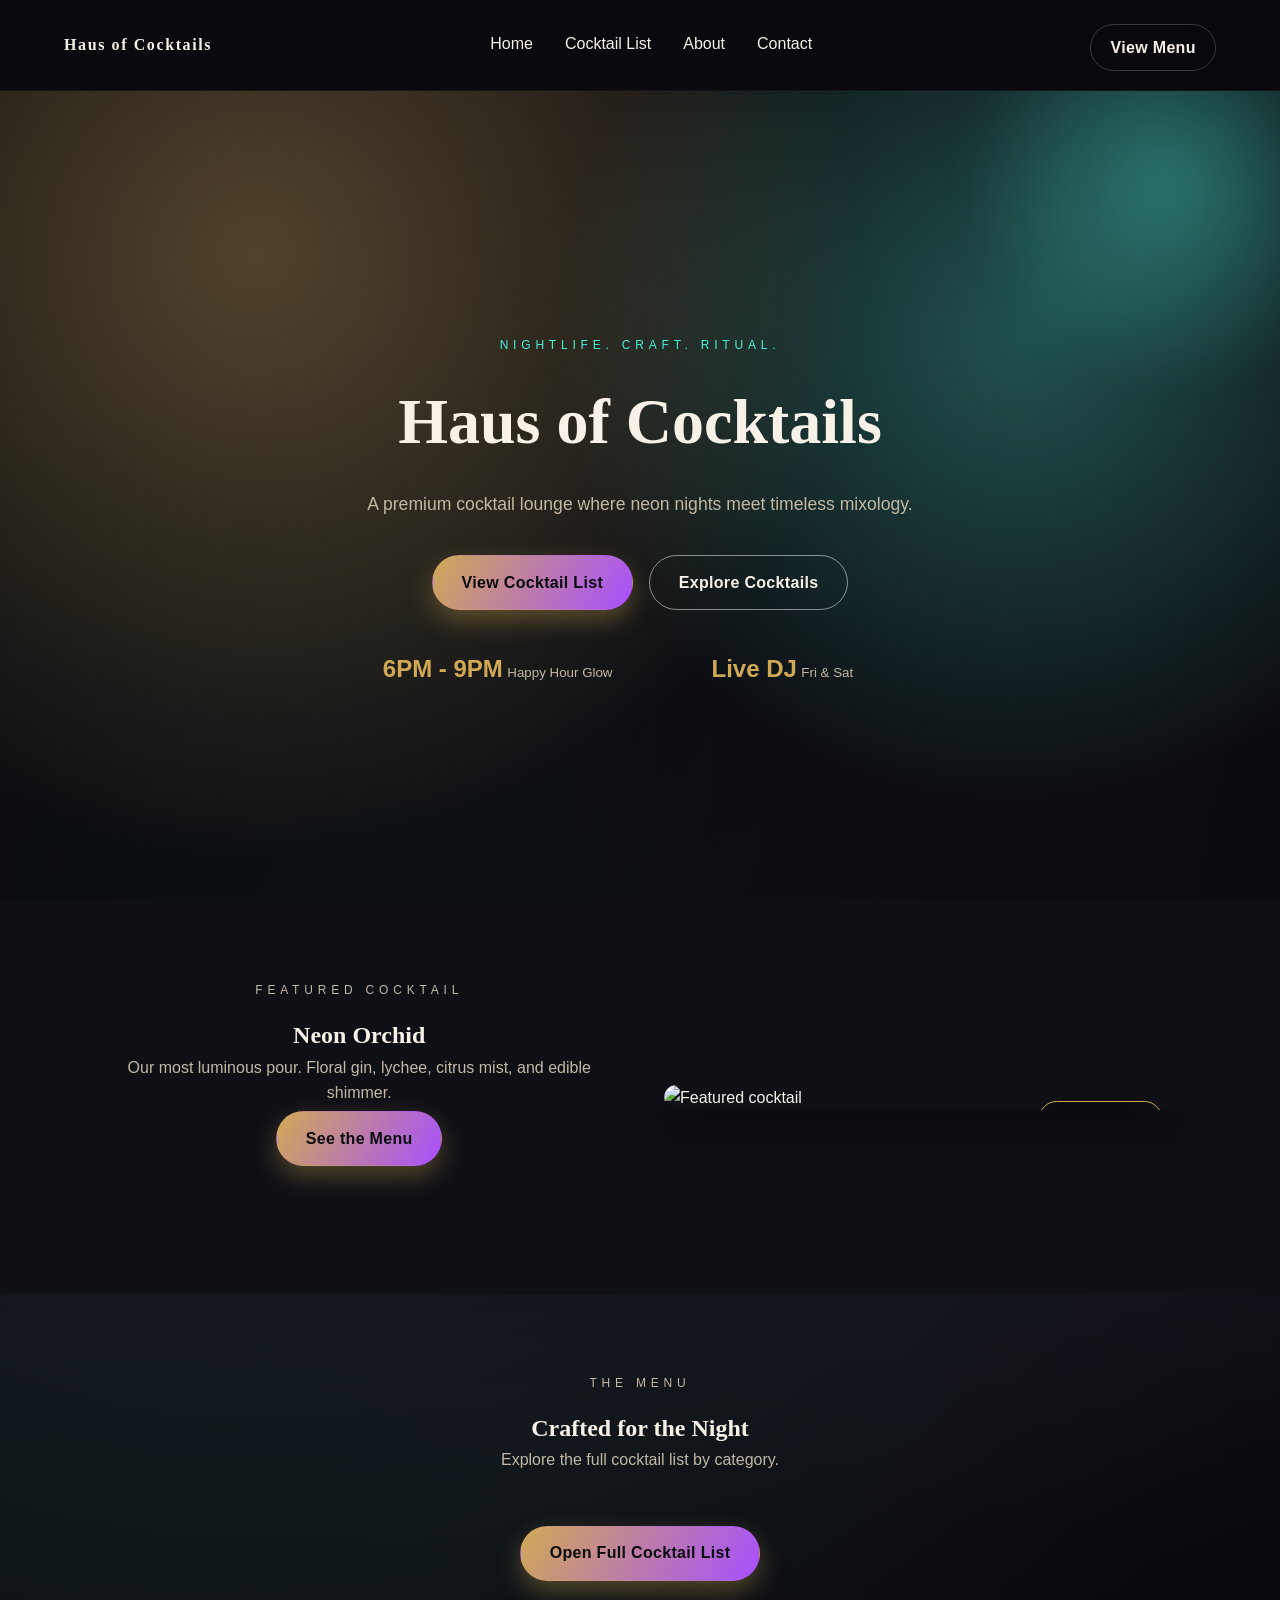
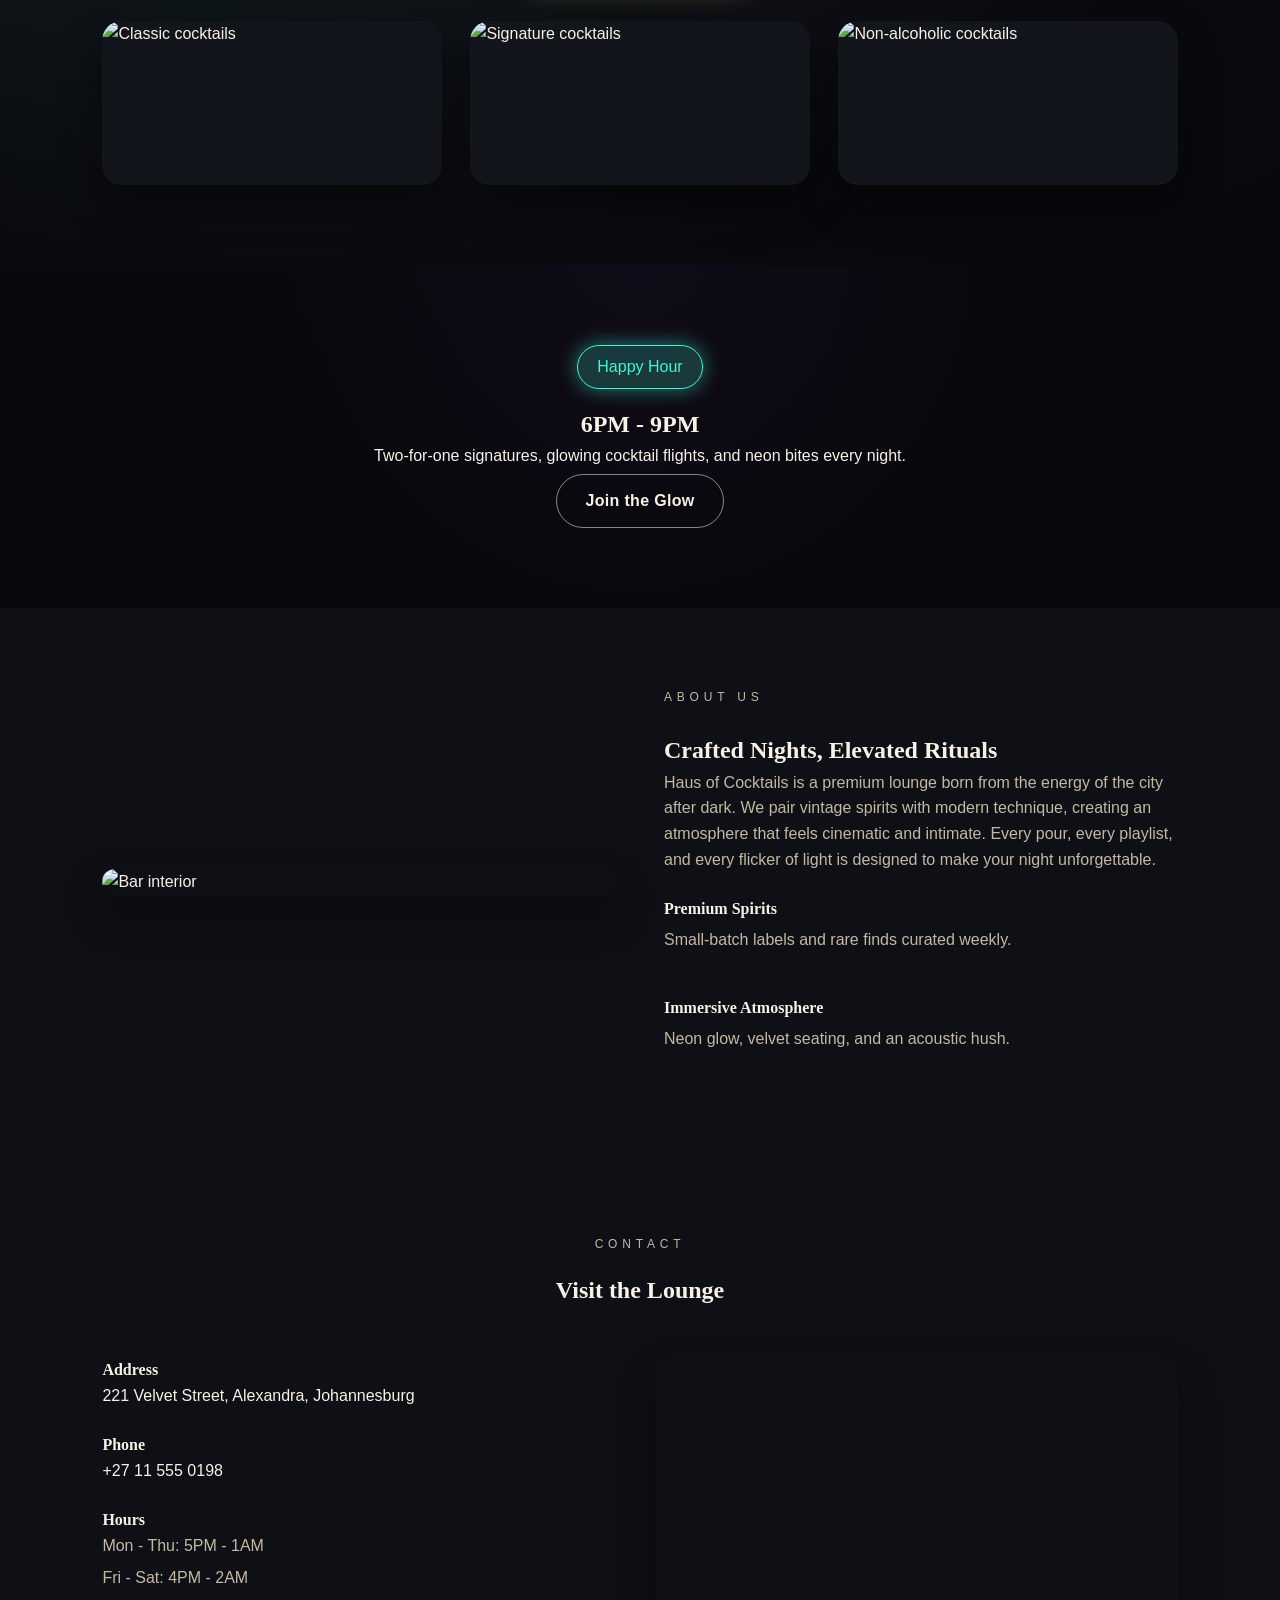
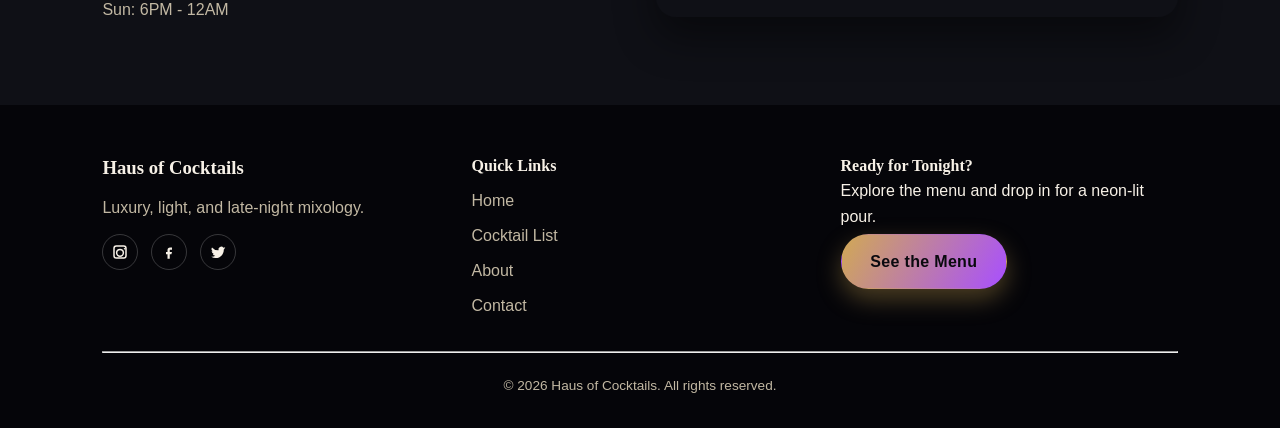
==== commit 84a28cc6: "center aligned hero and added <hr> in footer" ====
--- a/index.html
+++ b/index.html
@@ -116,7 +116,7 @@
         <div class="happy-badge">Happy Hour</div>
         <h2>6PM - 9PM</h2>
         <p>Two-for-one signatures, glowing cocktail flights, and neon bites every night.</p>
-        <a class="btn btn-outline" href="cocktails.html">Join the Glow</a>
+        <a class="btn btn-outline" href="products/cocktails.html">Join the Glow</a>
       </div>
     </section>
 
@@ -207,6 +207,7 @@
       </div>
     </div>
     <div class="footer-bottom">
+        <hr><br>
       <p>© 2026 Haus of Cocktails. All rights reserved.</p>
     </div>
   </footer>
--- a/assets/index.css
+++ b/assets/index.css
@@ -676,6 +676,12 @@
   text-align: center;
   background: linear-gradient(120deg, rgba(8, 8, 12, 0.9), rgba(8, 8, 12, 0.7)),
     url("https://images.unsplash.com/photo-1486947799489-3fabdd7d32b2?q=80&w=2000&auto=format&fit=crop") center/cover no-repeat;
+}
+
+.cocktails-hero .hero-content {
+  margin: 0 auto;
+  display: grid;
+  justify-items: center;
 }
 
 .cocktails-hero h1 {
